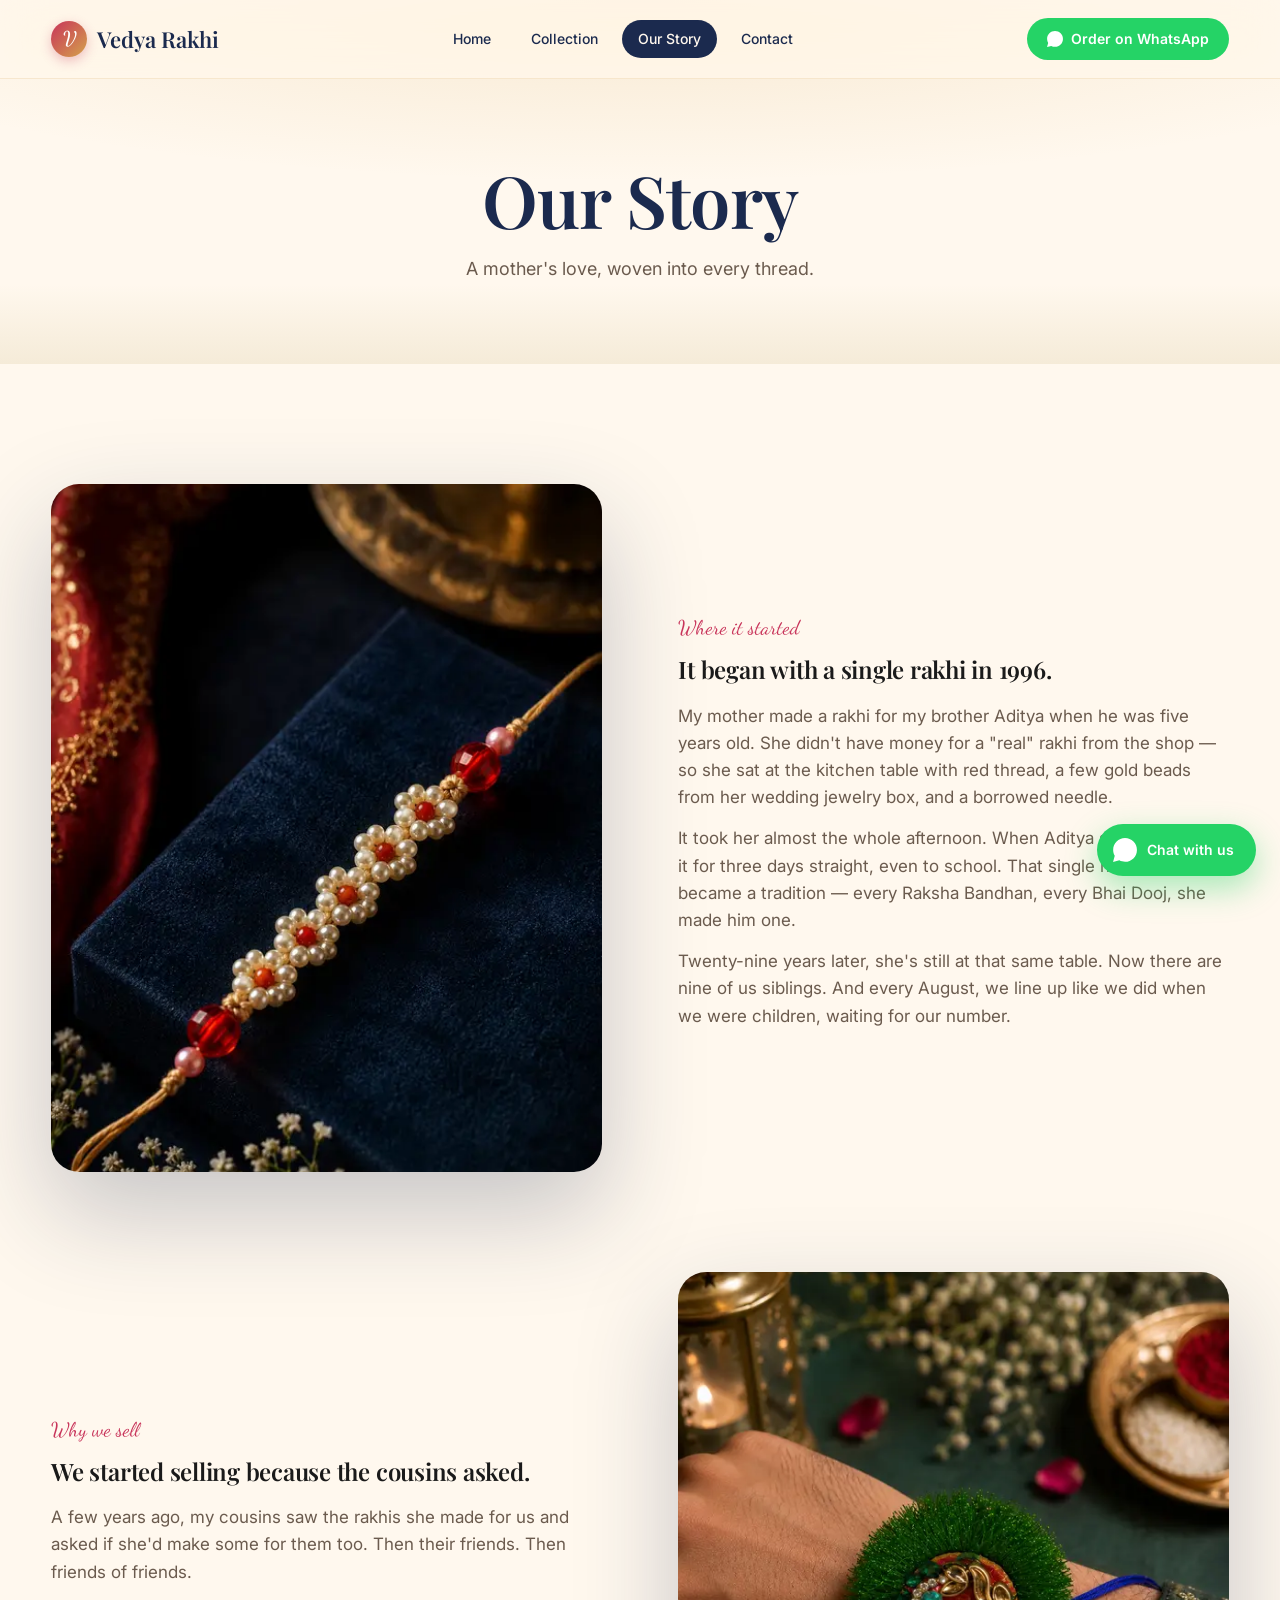
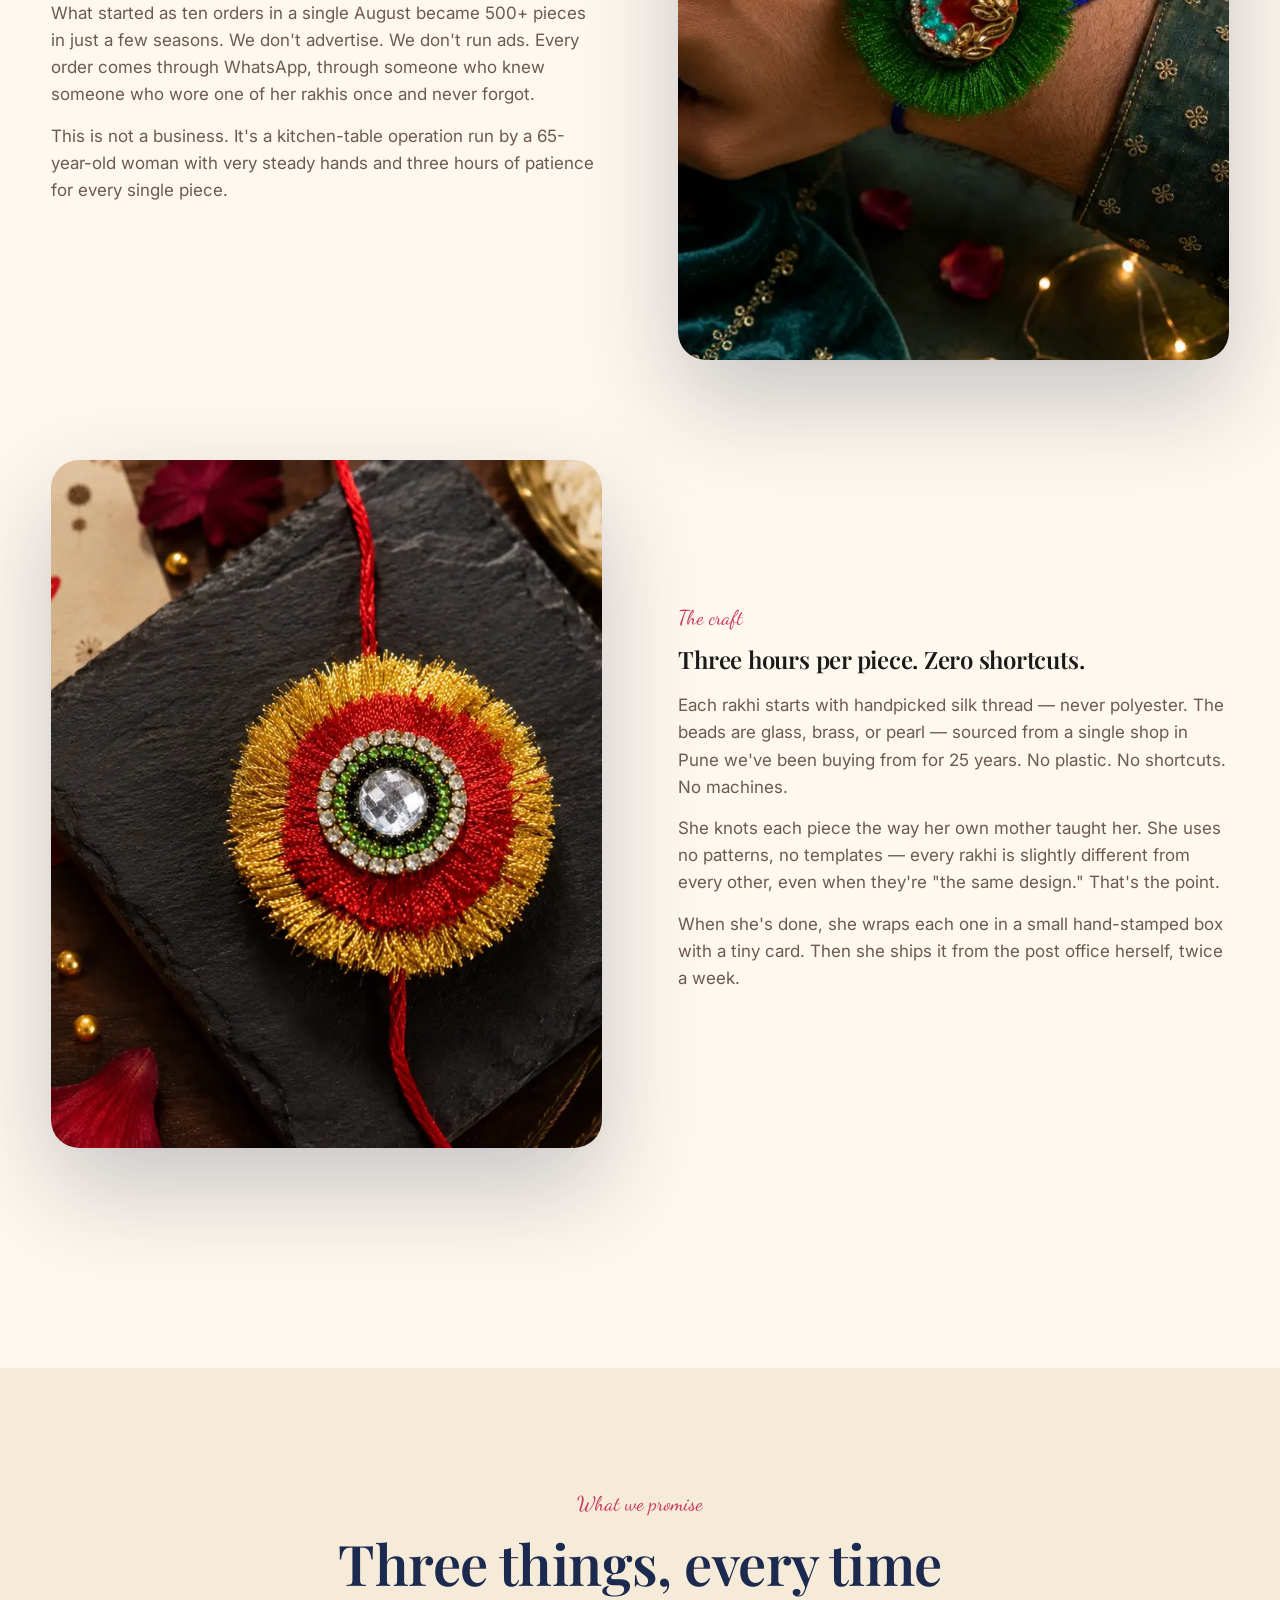
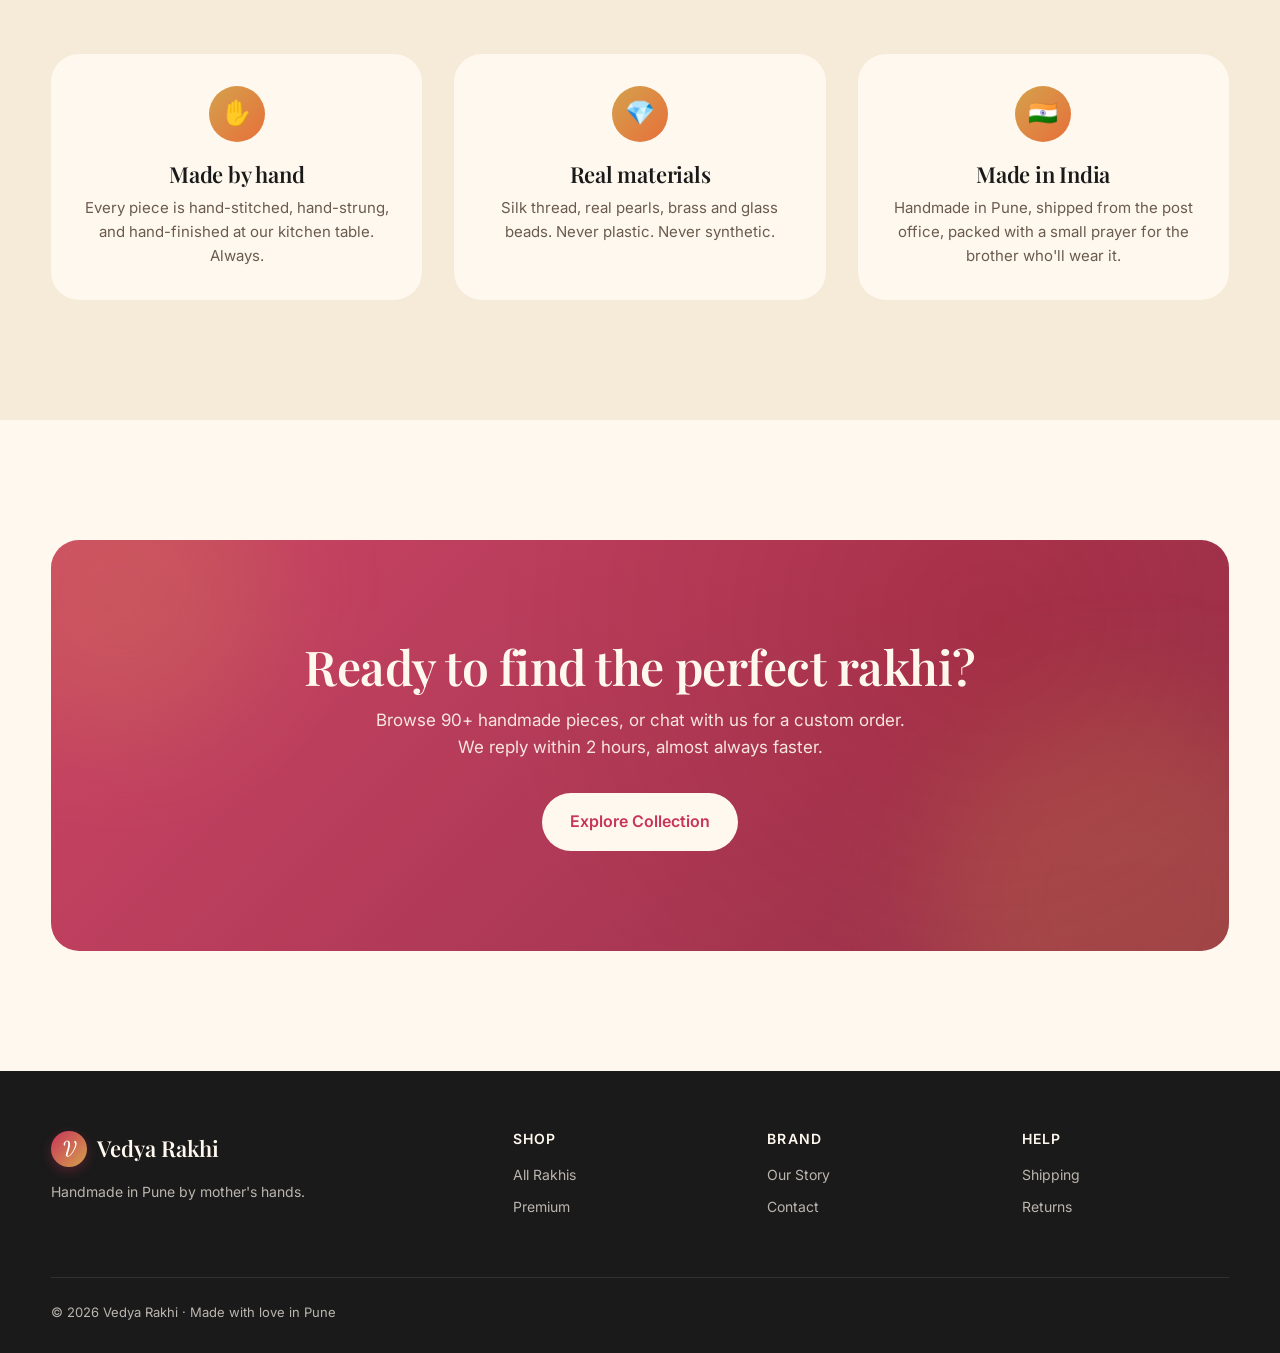
==== about.html @ b429a82b "Initial deploy: premium handmade rakhi site with 94 webp products, 14 banners, WhatsApp-first CTA" ====
<!DOCTYPE html>
<html lang="en">
<head>
  <meta charset="UTF-8">
  <meta name="viewport" content="width=device-width, initial-scale=1.0">
  <title>Our Story — Vedya Rakhi</title>
  <meta name="description" content="The story of Vedya Rakhi — a mother's love, woven into every thread. Handmade in Pune since 30 years.">
  <link rel="preconnect" href="https://fonts.googleapis.com">
  <link rel="preconnect" href="https://fonts.gstatic.com" crossorigin>
  <link href="https://fonts.googleapis.com/css2?family=Inter:wght@400;500;600;700&family=Playfair+Display:ital,wght@0,400;0,500;0,600;0,700;1,400&family=Dancing+Script:wght@500;600;700&display=swap" rel="stylesheet">
  <link rel="stylesheet" href="assets/css/style.css">
</head>
<body>

  <nav class="nav">
    <div class="container nav__inner">
      <a href="index.html" class="nav__logo"><span class="nav__logo-mark">V</span> Vedya Rakhi</a>
      <div class="nav__links">
        <a href="index.html" class="nav__link">Home</a>
        <a href="collection.html" class="nav__link">Collection</a>
        <a href="about.html" class="nav__link active">Our Story</a>
        <a href="contact.html" class="nav__link">Contact</a>
      </div>
      <a href="https://wa.me/91XXXXXXXXXX" class="nav__cta" target="_blank" rel="noopener">
        <svg viewBox="0 0 24 24" width="16" height="16" fill="currentColor"><path d="M.057 24l1.687-6.163c-1.041-1.804-1.588-3.849-1.587-5.946.003-6.556 5.338-11.891 11.893-11.891 3.181.001 6.167 1.24 8.413 3.488 2.245 2.248 3.481 5.236 3.48 8.414-.003 6.557-5.338 11.892-11.893 11.892-1.99-.001-3.951-.5-5.688-1.448L.057 24z"/></svg>
        Order on WhatsApp
      </a>
      <button class="nav__burger" aria-label="Menu"><span></span></button>
    </div>
  </nav>

  <header class="page-hero">
    <h1 class="page-hero__title">Our Story</h1>
    <p class="page-hero__sub">A mother's love, woven into every thread.</p>
    <div class="page-hero__deco"></div>
  </header>

  <section class="section" id="story">
    <div class="container">
      <div class="story">
        <div class="story__visual reveal">
          <img src="assets/images/products_web/Sep_1__2026__04_35_00_PM.webp" alt="Mother crafting rakhi" loading="lazy">
        </div>
        <div class="story__copy reveal reveal--delay-1">
          <span class="section__kicker">Where it started</span>
          <h2>It began with a single rakhi in 1996.</h2>
          <p>My mother made a rakhi for my brother Aditya when he was five years old. She didn't have money for a "real" rakhi from the shop — so she sat at the kitchen table with red thread, a few gold beads from her wedding jewelry box, and a borrowed needle.</p>
          <p>It took her almost the whole afternoon. When Aditya saw it, he wore it for three days straight, even to school. That single handmade rakhi became a tradition — every Raksha Bandhan, every Bhai Dooj, she made him one.</p>
          <p>Twenty-nine years later, she's still at that same table. Now there are nine of us siblings. And every August, we line up like we did when we were children, waiting for our number.</p>
        </div>
      </div>

      <div class="story">
        <div class="story__visual reveal">
          <img src="assets/images/products_web/Aug_31__2026__02_42_42_PM.webp" alt="Crafting process" loading="lazy">
        </div>
        <div class="story__copy reveal reveal--delay-1">
          <span class="section__kicker">Why we sell</span>
          <h2>We started selling because the cousins asked.</h2>
          <p>A few years ago, my cousins saw the rakhis she made for us and asked if she'd make some for them too. Then their friends. Then friends of friends.</p>
          <p>What started as ten orders in a single August became 500+ pieces in just a few seasons. We don't advertise. We don't run ads. Every order comes through WhatsApp, through someone who knew someone who wore one of her rakhis once and never forgot.</p>
          <p>This is not a business. It's a kitchen-table operation run by a 65-year-old woman with very steady hands and three hours of patience for every single piece.</p>
        </div>
      </div>

      <div class="story" id="process">
        <div class="story__visual reveal">
          <img src="assets/images/banners_web/Aug_31__2026__03_02_08_PM.webp" alt="Process" loading="lazy">
        </div>
        <div class="story__copy reveal reveal--delay-1">
          <span class="section__kicker">The craft</span>
          <h2>Three hours per piece. Zero shortcuts.</h2>
          <p>Each rakhi starts with handpicked silk thread — never polyester. The beads are glass, brass, or pearl — sourced from a single shop in Pune we've been buying from for 25 years. No plastic. No shortcuts. No machines.</p>
          <p>She knots each piece the way her own mother taught her. She uses no patterns, no templates — every rakhi is slightly different from every other, even when they're "the same design." That's the point.</p>
          <p>When she's done, she wraps each one in a small hand-stamped box with a tiny card. Then she ships it from the post office herself, twice a week.</p>
        </div>
      </div>
    </div>
  </section>

  <section class="section section--alt">
    <div class="container">
      <div class="section__head reveal">
        <span class="section__kicker">What we promise</span>
        <h2 class="section__title">Three things, every time</h2>
      </div>
      <div class="values">
        <div class="value reveal">
          <div class="value__icon">✋</div>
          <h3>Made by hand</h3>
          <p>Every piece is hand-stitched, hand-strung, and hand-finished at our kitchen table. Always.</p>
        </div>
        <div class="value reveal reveal--delay-1">
          <div class="value__icon">💎</div>
          <h3>Real materials</h3>
          <p>Silk thread, real pearls, brass and glass beads. Never plastic. Never synthetic.</p>
        </div>
        <div class="value reveal reveal--delay-2">
          <div class="value__icon">🇮🇳</div>
          <h3>Made in India</h3>
          <p>Handmade in Pune, shipped from the post office, packed with a small prayer for the brother who'll wear it.</p>
        </div>
      </div>
    </div>
  </section>

  <section class="section">
    <div class="container">
      <div class="cta-banner reveal">
        <h2 class="cta-banner__title">Ready to find the perfect rakhi?</h2>
        <p class="cta-banner__sub">Browse 90+ handmade pieces, or chat with us for a custom order. We reply within 2 hours, almost always faster.</p>
        <a href="collection.html" class="btn">Explore Collection</a>
      </div>
    </div>
  </section>

  <footer class="footer">
    <div class="container">
      <div class="footer__grid">
        <div class="footer__brand">
          <a href="index.html" class="nav__logo" style="color:var(--ivory)"><span class="nav__logo-mark">V</span> Vedya Rakhi</a>
          <p>Handmade in Pune by mother's hands.</p>
        </div>
        <div class="footer__col"><h4>Shop</h4><ul>
          <li><a href="collection.html">All Rakhis</a></li>
          <li><a href="collection.html">Premium</a></li>
        </ul></div>
        <div class="footer__col"><h4>Brand</h4><ul>
          <li><a href="about.html">Our Story</a></li>
          <li><a href="contact.html">Contact</a></li>
        </ul></div>
        <div class="footer__col"><h4>Help</h4><ul>
          <li><a href="contact.html">Shipping</a></li>
          <li><a href="contact.html">Returns</a></li>
        </ul></div>
      </div>
      <div class="footer__bottom">
        <span>© 2026 Vedya Rakhi · Made with love in Pune</span>
      </div>
    </div>
  </footer>

  <a href="https://wa.me/91XXXXXXXXXX" class="wa-float" target="_blank" rel="noopener" aria-label="Chat on WhatsApp">
    <svg viewBox="0 0 24 24" fill="currentColor"><path d="M.057 24l1.687-6.163c-1.041-1.804-1.588-3.849-1.587-5.946.003-6.556 5.338-11.891 11.893-11.891 3.181.001 6.167 1.24 8.413 3.488 2.245 2.248 3.481 5.236 3.48 8.414-.003 6.557-5.338 11.892-11.893 11.892-1.99-.001-3.951-.5-5.688-1.448L.057 24z"/></svg>
    <span class="wa-float__label">Chat with us</span>
  </a>

  <script src="assets/js/main.js"></script>
</body>
</html>
---- assets/css/style.css ----
/* ============================================
   VEDYA RAKHI — Premium Handmade Rakhi Site
   Style: warm, festive, anti-AI-slop, magazine
   ============================================ */

/* ---------- DESIGN TOKENS ---------- */
:root {
  --red:        #C8345A;
  --red-deep:   #8B1E3A;
  --gold:       #D4A24C;
  --gold-light: #F0D78C;
  --saffron:    #E76F3A;
  --navy:       #1B2A4E;
  --ivory:      #FFF8EE;
  --cream:      #F5EBD8;
  --charcoal:   #1A1A1A;
  --muted:      #6B5B4E;

  --shadow-sm:  0 2px 8px rgba(27,42,78,0.06);
  --shadow-md:  0 8px 24px rgba(27,42,78,0.10);
  --shadow-lg:  0 20px 60px rgba(27,42,78,0.18);
  --shadow-xl:  0 40px 100px rgba(27,42,78,0.25);

  --radius-sm:  8px;
  --radius-md:  16px;
  --radius-lg:  28px;
  --radius-pill: 999px;

  --ease-out:   cubic-bezier(.16,1,.3,1);
  --ease-bounce: cubic-bezier(.34,1.56,.64,1);

  --container:  1280px;
  --gutter:     clamp(20px, 4vw, 60px);
}

/* ---------- RESET ---------- */
*, *::before, *::after { box-sizing: border-box; margin: 0; padding: 0; }
html { scroll-behavior: smooth; -webkit-text-size-adjust: 100%; }
body {
  font-family: 'Inter', system-ui, -apple-system, sans-serif;
  font-size: 16px;
  line-height: 1.6;
  color: var(--charcoal);
  background: var(--ivory);
  overflow-x: hidden;
  -webkit-font-smoothing: antialiased;
  -moz-osx-font-smoothing: grayscale;
}
img { max-width: 100%; height: auto; display: block; }
a { color: inherit; text-decoration: none; }
button { font: inherit; cursor: pointer; border: none; background: none; }

/* ---------- TYPOGRAPHY ---------- */
h1, h2, h3, h4 {
  font-family: 'Playfair Display', 'Cormorant Garamond', Georgia, serif;
  font-weight: 600;
  line-height: 1.1;
  letter-spacing: -0.01em;
}
.serif-italic { font-style: italic; font-family: 'Playfair Display', serif; }
.script {
  font-family: 'Dancing Script', 'Brush Script MT', cursive;
  font-weight: 600;
}

/* ---------- LAYOUT ---------- */
.container {
  width: 100%;
  max-width: var(--container);
  margin: 0 auto;
  padding: 0 var(--gutter);
}

/* ============================================
   NAV — sticky, glassmorphic
   ============================================ */
.nav {
  position: fixed; top: 0; left: 0; right: 0;
  z-index: 100;
  padding: 18px 0;
  background: rgba(255, 248, 238, 0.78);
  backdrop-filter: saturate(180%) blur(20px);
  -webkit-backdrop-filter: saturate(180%) blur(20px);
  border-bottom: 1px solid rgba(212, 162, 76, 0.18);
  transition: padding 0.3s var(--ease-out), background 0.3s;
}
.nav.scrolled {
  padding: 10px 0;
  background: rgba(255, 248, 238, 0.94);
}
.nav__inner {
  display: flex; align-items: center; justify-content: space-between;
  gap: 32px;
}
.nav__logo {
  display: flex; align-items: center; gap: 10px;
  font-family: 'Playfair Display', serif;
  font-size: 22px; font-weight: 600;
  color: var(--navy);
}
.nav__logo-mark {
  width: 36px; height: 36px;
  border-radius: 50%;
  background: linear-gradient(135deg, var(--red), var(--gold));
  display: grid; place-items: center;
  font-family: 'Dancing Script', cursive;
  color: white; font-size: 20px;
  box-shadow: 0 4px 12px rgba(200,52,90,0.3);
}
.nav__links { display: flex; gap: 8px; }
.nav__link {
  padding: 8px 16px;
  font-size: 14px; font-weight: 500;
  color: var(--navy);
  border-radius: var(--radius-pill);
  transition: background 0.2s, color 0.2s;
  position: relative;
}
.nav__link:hover { background: rgba(212,162,76,0.15); }
.nav__link.active { background: var(--navy); color: var(--ivory); }
.nav__cta {
  display: inline-flex; align-items: center; gap: 8px;
  padding: 10px 20px;
  background: var(--whatsapp, #25D366);
  color: white; font-weight: 600; font-size: 14px;
  border-radius: var(--radius-pill);
  transition: transform 0.2s var(--ease-bounce);
}
.nav__cta:hover { transform: translateY(-2px) scale(1.03); }

/* hamburger mobile */
.nav__burger { display: none; }
@media (max-width: 768px) {
  .nav__links { display: none; }
  .nav__burger {
    display: grid; place-items: center;
    width: 40px; height: 40px;
    border-radius: 50%;
    background: rgba(212,162,76,0.18);
  }
  .nav__burger span {
    display: block; width: 18px; height: 2px;
    background: var(--navy);
    position: relative;
  }
  .nav__burger span::before, .nav__burger span::after {
    content: ''; position: absolute; left: 0; width: 100%; height: 2px;
    background: var(--navy);
  }
  .nav__burger span::before { top: -6px; }
  .nav__burger span::after { top: 6px; }
}

/* ============================================
   HERO — split, parallax, scroll-driven
   ============================================ */
.hero {
  position: relative;
  min-height: 100vh;
  display: grid;
  align-items: center;
  padding: 120px 0 80px;
  overflow: hidden;
}
.hero__bg {
  position: absolute; inset: 0;
  background:
    radial-gradient(ellipse 60% 50% at 80% 20%, rgba(212,162,76,0.20), transparent),
    radial-gradient(ellipse 50% 60% at 20% 80%, rgba(200,52,90,0.15), transparent),
    linear-gradient(180deg, var(--ivory) 0%, var(--cream) 100%);
  z-index: -2;
}
.hero__inner {
  display: grid;
  grid-template-columns: 1.1fr 1fr;
  gap: clamp(40px, 6vw, 80px);
  align-items: center;
}
.hero__copy { position: relative; z-index: 2; }
.hero__eyebrow {
  display: inline-flex; align-items: center; gap: 8px;
  padding: 6px 14px;
  background: rgba(212,162,76,0.18);
  color: var(--red-deep);
  font-size: 13px; font-weight: 600; letter-spacing: 0.04em;
  border-radius: var(--radius-pill);
  margin-bottom: 24px;
  animation: slideDown 0.8s var(--ease-out);
}
.hero__eyebrow::before {
  content: ''; width: 6px; height: 6px;
  background: var(--red);
  border-radius: 50%;
  animation: pulse 2s infinite;
}
.hero__title {
  font-size: clamp(40px, 7vw, 84px);
  color: var(--navy);
  margin-bottom: 16px;
  animation: slideUp 0.9s var(--ease-out) 0.1s both;
}
.hero__title em {
  font-style: italic;
  color: var(--red);
  position: relative;
}
.hero__title em::after {
  content: '';
  position: absolute; left: 0; right: 0; bottom: -4px;
  height: 8px;
  background: linear-gradient(90deg, var(--gold) 0%, var(--saffron) 100%);
  border-radius: 4px;
  opacity: 0.5;
  transform-origin: left;
  animation: expandLine 1.2s var(--ease-out) 0.6s both;
}
.hero__sub {
  font-size: clamp(16px, 1.4vw, 19px);
  color: var(--muted);
  max-width: 480px;
  margin-bottom: 32px;
  animation: slideUp 0.9s var(--ease-out) 0.2s both;
}
.hero__ctas {
  display: flex; gap: 14px; flex-wrap: wrap;
  animation: slideUp 0.9s var(--ease-out) 0.3s both;
}
.btn {
  display: inline-flex; align-items: center; gap: 10px;
  padding: 16px 28px;
  font-size: 15px; font-weight: 600;
  border-radius: var(--radius-pill);
  transition: transform 0.25s var(--ease-bounce), box-shadow 0.25s;
}
.btn:hover { transform: translateY(-3px); }
.btn--primary {
  background: linear-gradient(135deg, var(--red) 0%, var(--red-deep) 100%);
  color: white;
  box-shadow: 0 8px 24px rgba(200,52,90,0.35);
}
.btn--primary:hover { box-shadow: 0 14px 32px rgba(200,52,90,0.45); }
.btn--ghost {
  background: transparent;
  color: var(--navy);
  border: 1.5px solid rgba(27,42,78,0.2);
}
.btn--ghost:hover {
  background: var(--navy);
  color: var(--ivory);
  border-color: var(--navy);
}
.btn--whatsapp {
  background: #25D366;
  color: white;
  box-shadow: 0 8px 24px rgba(37,211,102,0.35);
}
.btn--whatsapp:hover { box-shadow: 0 14px 32px rgba(37,211,102,0.45); }
.btn__arrow {
  transition: transform 0.25s;
}
.btn:hover .btn__arrow { transform: translateX(4px); }

/* HERO — visual side (stacked floating cards) */
.hero__visual {
  position: relative;
  height: clamp(420px, 60vh, 620px);
  animation: fadeIn 1.2s var(--ease-out) 0.4s both;
}
.hero__card {
  position: absolute;
  border-radius: var(--radius-lg);
  overflow: hidden;
  box-shadow: var(--shadow-xl);
  background: var(--cream);
  will-change: transform;
}
.hero__card img {
  width: 100%; height: 100%; object-fit: cover;
}
.hero__card--1 {
  width: 62%; height: 78%;
  top: 5%; left: 0;
  transform: rotate(-3deg);
  z-index: 2;
  animation: floatA 7s ease-in-out infinite;
}
.hero__card--2 {
  width: 50%; height: 60%;
  top: 30%; right: 0;
  transform: rotate(5deg);
  z-index: 3;
  animation: floatB 8s ease-in-out infinite;
}
.hero__card--3 {
  width: 38%; height: 45%;
  bottom: 0; left: 22%;
  transform: rotate(-7deg);
  z-index: 1;
  animation: floatA 9s ease-in-out infinite 1s;
}
.hero__badge {
  position: absolute;
  bottom: 10%; right: 5%;
  background: var(--ivory);
  padding: 16px 22px;
  border-radius: var(--radius-md);
  box-shadow: var(--shadow-lg);
  display: flex; align-items: center; gap: 12px;
  z-index: 4;
  transform: rotate(2deg);
  animation: floatB 6s ease-in-out infinite;
}
.hero__badge-icon {
  width: 44px; height: 44px;
  border-radius: 50%;
  background: linear-gradient(135deg, var(--gold), var(--saffron));
  display: grid; place-items: center;
  color: white; font-size: 20px;
}
.hero__badge-text { font-size: 13px; }
.hero__badge-text strong { display: block; font-size: 18px; font-family: 'Playfair Display', serif; color: var(--navy); }

/* ============================================
   MARQUEE STRIP — festival dates ticker
   ============================================ */
.marquee {
  background: var(--navy);
  color: var(--ivory);
  padding: 14px 0;
  overflow: hidden;
  border-top: 1px solid rgba(212,162,76,0.3);
  border-bottom: 1px solid rgba(212,162,76,0.3);
}
.marquee__track {
  display: flex; gap: 60px;
  animation: marquee 35s linear infinite;
  white-space: nowrap;
  width: max-content;
}
.marquee__item {
  display: inline-flex; align-items: center; gap: 12px;
  font-size: 14px; letter-spacing: 0.06em; text-transform: uppercase;
}
.marquee__item::before {
  content: '✦'; color: var(--gold);
}

/* ============================================
   SECTION CHROME
   ============================================ */
.section { padding: clamp(60px, 10vw, 120px) 0; position: relative; }
.section--alt { background: var(--cream); }
.section--dark {
  background: var(--navy);
  color: var(--ivory);
}
.section__head { max-width: 760px; margin: 0 auto 60px; text-align: center; }
.section__kicker {
  display: inline-block;
  font-family: 'Dancing Script', cursive;
  font-size: 20px;
  color: var(--red);
  margin-bottom: 12px;
}
.section--dark .section__kicker { color: var(--gold); }
.section__title {
  font-size: clamp(32px, 5vw, 56px);
  color: var(--navy);
  margin-bottom: 16px;
}
.section--dark .section__title { color: var(--ivory); }
.section__lede {
  font-size: 17px;
  color: var(--muted);
}
.section--dark .section__lede { color: rgba(255,248,238,0.7); }

/* ============================================
   PRODUCT GRID — 3D tilt cards
   ============================================ */
.products {
  display: grid;
  grid-template-columns: repeat(auto-fill, minmax(280px, 1fr));
  gap: 28px;
}
.product {
  position: relative;
  border-radius: var(--radius-lg);
  overflow: hidden;
  background: var(--ivory);
  box-shadow: var(--shadow-sm);
  transition: transform 0.5s var(--ease-out), box-shadow 0.5s;
  transform-style: preserve-3d;
  cursor: pointer;
}
.product:hover {
  transform: translateY(-8px) rotateX(2deg);
  box-shadow: var(--shadow-lg);
}
.product__media {
  position: relative;
  aspect-ratio: 1/1;
  overflow: hidden;
  background: linear-gradient(135deg, var(--cream), var(--ivory));
}
.product__media img {
  width: 100%; height: 100%;
  object-fit: cover;
  transition: transform 0.7s var(--ease-out);
}
.product:hover .product__media img { transform: scale(1.08); }
.product__badges {
  position: absolute; top: 14px; left: 14px;
  display: flex; gap: 6px; flex-wrap: wrap;
  z-index: 2;
}
.badge {
  padding: 5px 11px;
  font-size: 11px; font-weight: 700; letter-spacing: 0.05em;
  text-transform: uppercase;
  border-radius: var(--radius-pill);
  background: var(--ivory);
  color: var(--navy);
  box-shadow: var(--shadow-sm);
}
.badge--handmade { background: var(--red); color: white; }
.badge--trending { background: var(--gold); color: var(--navy); }
.badge--new { background: var(--navy); color: var(--gold); }
.badge--sale { background: var(--saffron); color: white; }
.product__quickview {
  position: absolute; inset: 0;
  display: grid; place-items: center;
  background: linear-gradient(180deg, transparent 50%, rgba(27,42,78,0.85));
  opacity: 0;
  transition: opacity 0.4s;
  z-index: 1;
}
.product:hover .product__quickview { opacity: 1; }
.product__quickview-btn {
  padding: 10px 22px;
  background: var(--ivory);
  color: var(--navy);
  border-radius: var(--radius-pill);
  font-weight: 600; font-size: 14px;
  transform: translateY(20px);
  transition: transform 0.4s var(--ease-bounce);
}
.product:hover .product__quickview-btn { transform: translateY(0); }
.product__body { padding: 18px 20px 22px; }
.product__style {
  font-size: 11px; font-weight: 600; letter-spacing: 0.08em;
  text-transform: uppercase;
  color: var(--red);
  margin-bottom: 6px;
}
.product__name {
  font-family: 'Playfair Display', serif;
  font-size: 18px;
  color: var(--navy);
  margin-bottom: 8px;
  line-height: 1.2;
}
.product__price {
  display: flex; align-items: baseline; gap: 8px;
}
.product__price-now {
  font-size: 18px; font-weight: 700;
  color: var(--red-deep);
}
.product__price-was {
  font-size: 14px;
  color: var(--muted);
  text-decoration: line-through;
}
.product__cta {
  margin-top: 14px;
  display: flex; gap: 8px;
}
.product__cta .btn { padding: 10px 16px; font-size: 13px; flex: 1; justify-content: center; }
.product__cta .btn--ghost { flex: 0 0 auto; padding: 10px 14px; }

/* ============================================
   SHOWCASE — feature row, magazine spread
   ============================================ */
.showcase {
  display: grid;
  grid-template-columns: 1.2fr 1fr;
  gap: clamp(40px, 6vw, 100px);
  align-items: center;
}
.showcase__visual {
  position: relative;
  aspect-ratio: 4/5;
  border-radius: var(--radius-lg);
  overflow: hidden;
  box-shadow: var(--shadow-xl);
  transform: rotate(-2deg);
}
.showcase__visual img { width: 100%; height: 100%; object-fit: cover; }
.showcase__visual-decor {
  position: absolute;
  width: 60%; aspect-ratio: 1;
  bottom: -10%; right: -15%;
  border-radius: 50%;
  background: var(--gold);
  opacity: 0.15;
  filter: blur(40px);
  z-index: -1;
}
.showcase__copy h2 { margin-bottom: 18px; }
.showcase__copy p { color: var(--muted); font-size: 17px; margin-bottom: 16px; }
.showcase__stats {
  display: flex; gap: 32px; margin-top: 32px;
}
.showcase__stat-num {
  font-family: 'Playfair Display', serif;
  font-size: clamp(32px, 4vw, 48px);
  color: var(--red);
  font-weight: 600;
  line-height: 1;
}
.showcase__stat-label {
  font-size: 12px; font-weight: 600;
  color: var(--muted);
  text-transform: uppercase;
  letter-spacing: 0.08em;
  margin-top: 6px;
}
.showcase--reverse { grid-template-columns: 1fr 1.2fr; }
.showcase--reverse .showcase__visual { transform: rotate(2deg); }

@media (max-width: 880px) {
  .showcase, .showcase--reverse { grid-template-columns: 1fr; }
  .showcase__visual { transform: rotate(0); max-width: 480px; margin: 0 auto; }
}

/* ============================================
   FESTIVAL STRIP — cards
   ============================================ */
.festivals {
  display: grid;
  grid-template-columns: repeat(auto-fit, minmax(240px, 1fr));
  gap: 24px;
}
.festival {
  position: relative;
  padding: 28px 24px;
  border-radius: var(--radius-lg);
  background: var(--ivory);
  border: 1px solid rgba(212,162,76,0.2);
  transition: transform 0.4s var(--ease-out), border-color 0.4s;
  overflow: hidden;
}
.festival::before {
  content: '';
  position: absolute; top: 0; left: 0; right: 0; height: 4px;
  background: linear-gradient(90deg, var(--red), var(--gold), var(--saffron));
  opacity: 0.6;
}
.festival:hover {
  transform: translateY(-6px);
  border-color: var(--red);
}
.festival--main {
  background: linear-gradient(135deg, var(--red) 0%, var(--red-deep) 100%);
  color: var(--ivory);
  border: none;
  box-shadow: 0 20px 50px rgba(200,52,90,0.3);
}
.festival--main::before { display: none; }
.festival__date {
  font-family: 'Dancing Script', cursive;
  font-size: 16px;
  opacity: 0.7;
}
.festival__name {
  font-family: 'Playfair Display', serif;
  font-size: 26px;
  margin: 8px 0 14px;
}
.festival__cat {
  font-size: 13px;
  font-weight: 500;
  opacity: 0.85;
  margin-bottom: 18px;
}
.festival__countdown {
  display: inline-flex; align-items: center; gap: 6px;
  padding: 6px 12px;
  background: rgba(255,255,255,0.18);
  border-radius: var(--radius-pill);
  font-size: 13px; font-weight: 600;
}
.festival--main .festival__countdown { background: rgba(255,255,255,0.25); }
.festival:not(.festival--main) .festival__countdown { background: rgba(200,52,90,0.1); color: var(--red); }

/* ============================================
   TESTIMONIALS — magazine column
   ============================================ */
.testimonials {
  display: grid;
  grid-template-columns: repeat(auto-fit, minmax(300px, 1fr));
  gap: 32px;
}
.testimonial {
  padding: 32px 28px;
  background: var(--ivory);
  border-radius: var(--radius-lg);
  box-shadow: var(--shadow-sm);
  position: relative;
}
.testimonial::before {
  content: '"';
  position: absolute;
  top: -20px; left: 20px;
  font-family: 'Playfair Display', serif;
  font-size: 100px;
  color: var(--gold);
  opacity: 0.3;
  line-height: 1;
}
.testimonial__stars {
  color: var(--gold);
  margin-bottom: 14px;
  letter-spacing: 2px;
}
.testimonial__quote {
  font-size: 16px;
  font-style: italic;
  color: var(--charcoal);
  margin-bottom: 18px;
  line-height: 1.6;
}
.testimonial__author {
  display: flex; align-items: center; gap: 12px;
}
.testimonial__avatar {
  width: 44px; height: 44px;
  border-radius: 50%;
  background: linear-gradient(135deg, var(--gold), var(--red));
  display: grid; place-items: center;
  color: white; font-weight: 700; font-family: 'Playfair Display', serif;
  font-size: 18px;
}
.testimonial__name {
  font-weight: 600;
  color: var(--navy);
}
.testimonial__meta { font-size: 13px; color: var(--muted); }

/* ============================================
   CTA BANNER
   ============================================ */
.cta-banner {
  position: relative;
  padding: clamp(60px, 8vw, 100px) clamp(30px, 5vw, 80px);
  border-radius: var(--radius-lg);
  background:
    linear-gradient(135deg, rgba(200,52,90,0.92) 0%, rgba(139,30,58,0.92) 100%),
    radial-gradient(circle at 80% 20%, var(--gold) 0%, transparent 50%);
  color: var(--ivory);
  overflow: hidden;
  text-align: center;
}
.cta-banner::before, .cta-banner::after {
  content: '';
  position: absolute;
  border-radius: 50%;
  background: var(--gold);
  opacity: 0.2;
  filter: blur(60px);
}
.cta-banner::before { width: 300px; height: 300px; top: -100px; left: -80px; }
.cta-banner::after { width: 400px; height: 400px; bottom: -150px; right: -100px; }
.cta-banner__title {
  font-size: clamp(28px, 4vw, 48px);
  margin-bottom: 14px;
  position: relative;
}
.cta-banner__sub {
  font-size: 17px;
  opacity: 0.9;
  max-width: 540px;
  margin: 0 auto 32px;
  position: relative;
}
.cta-banner .btn {
  position: relative;
  background: var(--ivory);
  color: var(--red);
  font-size: 16px;
}

/* ============================================
   FOOTER
   ============================================ */
.footer {
  background: var(--charcoal);
  color: rgba(255,248,238,0.7);
  padding: 60px 0 30px;
}
.footer__grid {
  display: grid;
  grid-template-columns: 2fr 1fr 1fr 1fr;
  gap: 48px;
  margin-bottom: 48px;
}
.footer__brand p { margin-top: 14px; font-size: 14px; max-width: 320px; }
.footer__col h4 {
  color: var(--ivory);
  font-size: 14px;
  text-transform: uppercase;
  letter-spacing: 0.08em;
  margin-bottom: 18px;
  font-family: 'Inter', sans-serif;
  font-weight: 600;
}
.footer__col ul { list-style: none; }
.footer__col li { margin-bottom: 10px; font-size: 14px; }
.footer__col a:hover { color: var(--gold-light); }
.footer__bottom {
  border-top: 1px solid rgba(255,248,238,0.1);
  padding-top: 24px;
  display: flex;
  justify-content: space-between;
  align-items: center;
  font-size: 13px;
  flex-wrap: wrap;
  gap: 14px;
}
.footer__socials { display: flex; gap: 12px; }
.footer__socials a {
  width: 36px; height: 36px;
  border-radius: 50%;
  background: rgba(255,248,238,0.08);
  display: grid; place-items: center;
  transition: background 0.2s, color 0.2s;
}
.footer__socials a:hover { background: var(--gold); color: var(--charcoal); }

@media (max-width: 768px) {
  .footer__grid { grid-template-columns: 1fr 1fr; gap: 32px; }
}

/* ============================================
   WHATSAPP FLOATING CTA
   ============================================ */
.wa-float {
  position: fixed;
  bottom: 24px; right: 24px;
  z-index: 90;
  display: flex; align-items: center; gap: 10px;
  padding: 14px 22px 14px 16px;
  background: #25D366;
  color: white;
  border-radius: var(--radius-pill);
  font-weight: 600;
  box-shadow: 0 12px 32px rgba(37,211,102,0.4);
  animation: pulseFloat 2.5s infinite;
}
.wa-float svg { width: 24px; height: 24px; }
.wa-float__label { font-size: 14px; }
@media (max-width: 640px) {
  .wa-float__label { display: none; }
  .wa-float { padding: 14px; }
}

/* ============================================
   PAGE HERO (sub pages)
   ============================================ */
.page-hero {
  padding: 160px 0 80px;
  text-align: center;
  position: relative;
  background:
    radial-gradient(ellipse 70% 50% at 50% 0%, rgba(212,162,76,0.18), transparent),
    var(--ivory);
}
.page-hero__title {
  font-size: clamp(40px, 6vw, 72px);
  color: var(--navy);
  margin-bottom: 16px;
}
.page-hero__sub {
  font-size: 18px;
  color: var(--muted);
  max-width: 600px;
  margin: 0 auto;
}
.page-hero__deco {
  position: absolute;
  bottom: 0; left: 0; right: 0;
  height: 80px;
  background: linear-gradient(180deg, transparent, var(--cream));
}

/* ============================================
   ANIMATIONS
   ============================================ */
@keyframes fadeIn { from { opacity: 0; } to { opacity: 1; } }
@keyframes slideDown { from { opacity: 0; transform: translateY(-20px); } to { opacity: 1; transform: translateY(0); } }
@keyframes slideUp { from { opacity: 0; transform: translateY(30px); } to { opacity: 1; transform: translateY(0); } }
@keyframes expandLine { from { transform: scaleX(0); } to { transform: scaleX(1); } }
@keyframes pulse {
  0%, 100% { opacity: 1; transform: scale(1); }
  50% { opacity: 0.6; transform: scale(1.2); }
}
@keyframes floatA {
  0%, 100% { transform: rotate(-3deg) translateY(0); }
  50% { transform: rotate(-3deg) translateY(-14px); }
}
@keyframes floatB {
  0%, 100% { transform: rotate(5deg) translateY(0); }
  50% { transform: rotate(5deg) translateY(-10px); }
}
@keyframes pulseFloat {
  0%, 100% { transform: scale(1); box-shadow: 0 12px 32px rgba(37,211,102,0.4); }
  50% { transform: scale(1.04); box-shadow: 0 16px 40px rgba(37,211,102,0.55); }
}
@keyframes marquee {
  from { transform: translateX(0); }
  to { transform: translateX(-50%); }
}

/* ============================================
   SCROLL REVEAL
   ============================================ */
.reveal {
  opacity: 0;
  transform: translateY(40px);
  transition: opacity 0.9s var(--ease-out), transform 0.9s var(--ease-out);
}
.reveal.in {
  opacity: 1;
  transform: translateY(0);
}
.reveal--delay-1 { transition-delay: 0.1s; }
.reveal--delay-2 { transition-delay: 0.2s; }
.reveal--delay-3 { transition-delay: 0.3s; }
.reveal--delay-4 { transition-delay: 0.4s; }

/* ============================================
   REDUCED MOTION
   ============================================ */
@media (prefers-reduced-motion: reduce) {
  *, *::before, *::after {
    animation-duration: 0.01ms !important;
    animation-iteration-count: 1 !important;
    transition-duration: 0.01ms !important;
    scroll-behavior: auto !important;
  }
}

/* ============================================
   COLLECTION PAGE — filters
   ============================================ */
.shop {
  display: grid;
  grid-template-columns: 240px 1fr;
  gap: 48px;
}
@media (max-width: 880px) {
  .shop { grid-template-columns: 1fr; }
}
.filter {
  position: sticky;
  top: 100px;
  align-self: start;
}
.filter__group { margin-bottom: 28px; }
.filter__title {
  font-size: 12px;
  font-weight: 700;
  text-transform: uppercase;
  letter-spacing: 0.08em;
  color: var(--navy);
  margin-bottom: 12px;
}
.filter__list { list-style: none; }
.filter__btn {
  display: flex; align-items: center; justify-content: space-between;
  width: 100%;
  padding: 8px 0;
  font-size: 14px;
  color: var(--charcoal);
  border-bottom: 1px solid transparent;
  transition: color 0.2s, border-color 0.2s;
}
.filter__btn:hover { color: var(--red); }
.filter__btn.active {
  color: var(--red);
  font-weight: 600;
  border-bottom-color: var(--red);
}
.filter__count {
  font-size: 11px;
  color: var(--muted);
  background: var(--cream);
  padding: 2px 8px;
  border-radius: var(--radius-pill);
}

.shop__toolbar {
  display: flex; justify-content: space-between; align-items: center;
  margin-bottom: 24px;
  font-size: 14px;
  color: var(--muted);
}
.shop__sort {
  padding: 8px 14px;
  background: var(--ivory);
  border: 1px solid rgba(27,42,78,0.1);
  border-radius: var(--radius-pill);
  font-size: 14px;
  color: var(--charcoal);
}

/* ============================================
   ABOUT — story layout
   ============================================ */
.story {
  display: grid;
  grid-template-columns: 1fr 1fr;
  gap: clamp(40px, 6vw, 100px);
  align-items: center;
  margin-bottom: 100px;
}
.story:nth-child(even) { direction: rtl; }
.story:nth-child(even) > * { direction: ltr; }
.story__visual {
  position: relative;
  aspect-ratio: 4/5;
  border-radius: var(--radius-lg);
  overflow: hidden;
  box-shadow: var(--shadow-xl);
}
.story__visual img { width: 100%; height: 100%; object-fit: cover; }
.story__copy h2 { margin-bottom: 20px; }
.story__copy p { color: var(--muted); font-size: 17px; margin-bottom: 14px; }
@media (max-width: 880px) {
  .story { grid-template-columns: 1fr; }
}

.values {
  display: grid;
  grid-template-columns: repeat(auto-fit, minmax(260px, 1fr));
  gap: 32px;
  margin-top: 60px;
}
.value {
  padding: 32px 28px;
  background: var(--ivory);
  border-radius: var(--radius-lg);
  text-align: center;
  transition: transform 0.4s var(--ease-out);
}
.value:hover { transform: translateY(-6px); }
.value__icon {
  width: 56px; height: 56px;
  margin: 0 auto 20px;
  border-radius: 50%;
  background: linear-gradient(135deg, var(--gold), var(--saffron));
  display: grid; place-items: center;
  color: white;
  font-size: 24px;
}
.value h3 { font-size: 22px; margin-bottom: 10px; }
.value p { font-size: 15px; color: var(--muted); }

/* ============================================
   CONTACT FORM
   ============================================ */
.contact-grid {
  display: grid;
  grid-template-columns: 1fr 1fr;
  gap: 60px;
  align-items: start;
}
@media (max-width: 880px) {
  .contact-grid { grid-template-columns: 1fr; }
}
.form {
  background: var(--ivory);
  padding: 36px;
  border-radius: var(--radius-lg);
  box-shadow: var(--shadow-md);
}
.form__field { margin-bottom: 18px; }
.form__label {
  display: block;
  font-size: 13px;
  font-weight: 600;
  margin-bottom: 6px;
  color: var(--navy);
}
.form__input, .form__textarea {
  width: 100%;
  padding: 12px 16px;
  background: white;
  border: 1.5px solid rgba(27,42,78,0.1);
  border-radius: var(--radius-md);
  font: inherit;
  color: var(--charcoal);
  transition: border-color 0.2s, box-shadow 0.2s;
}
.form__input:focus, .form__textarea:focus {
  outline: none;
  border-color: var(--red);
  box-shadow: 0 0 0 4px rgba(200,52,90,0.1);
}
.form__textarea { min-height: 120px; resize: vertical; }

.info-card {
  display: flex; align-items: flex-start; gap: 16px;
  padding: 20px;
  background: var(--ivory);
  border-radius: var(--radius-md);
  margin-bottom: 14px;
  transition: transform 0.3s var(--ease-out);
}
.info-card:hover { transform: translateX(4px); }
.info-card__icon {
  width: 44px; height: 44px;
  border-radius: 50%;
  background: rgba(212,162,76,0.18);
  display: grid; place-items: center;
  color: var(--red);
  flex-shrink: 0;
}
.info-card h4 { font-size: 14px; color: var(--navy); margin-bottom: 4px; font-family: 'Inter', sans-serif; font-weight: 600; }
.info-card p { font-size: 15px; color: var(--charcoal); }

/* ============================================
   3D MICRO-INTERACTIONS
   ============================================ */
.product__media {
  perspective: 800px;
}
.product__media-inner {
  width: 100%; height: 100%;
  transition: transform 0.6s var(--ease-out);
  transform-style: preserve-3d;
}

/* scroll-snap horizontal showcase */
.scroll-strip {
  display: flex; gap: 24px;
  overflow-x: auto;
  scroll-snap-type: x mandatory;
  padding: 20px var(--gutter);
  margin: 0 calc(-1 * var(--gutter));
  scrollbar-width: none;
}
.scroll-strip::-webkit-scrollbar { display: none; }
.scroll-strip > * {
  scroll-snap-align: start;
  flex: 0 0 320px;
}

/* sticky-scroll section */
.sticky-stack {
  position: relative;
}
.sticky-stack__item {
  position: sticky;
  top: 80px;
  height: 80vh;
  display: flex; align-items: center;
  padding: 0 var(--gutter);
}

/* gradient animated text */
.gradient-text {
  background: linear-gradient(90deg, var(--red), var(--gold), var(--saffron), var(--red));
  background-size: 200% 100%;
  -webkit-background-clip: text;
  background-clip: text;
  color: transparent;
  animation: shimmer-text 6s linear infinite;
}
@keyframes shimmer-text {
  to { background-position: 200% 0; }
}

/* confetti dots decor */
.dot-decor {
  position: absolute;
  width: 8px; height: 8px;
  border-radius: 50%;
  background: var(--gold);
  opacity: 0.5;
}
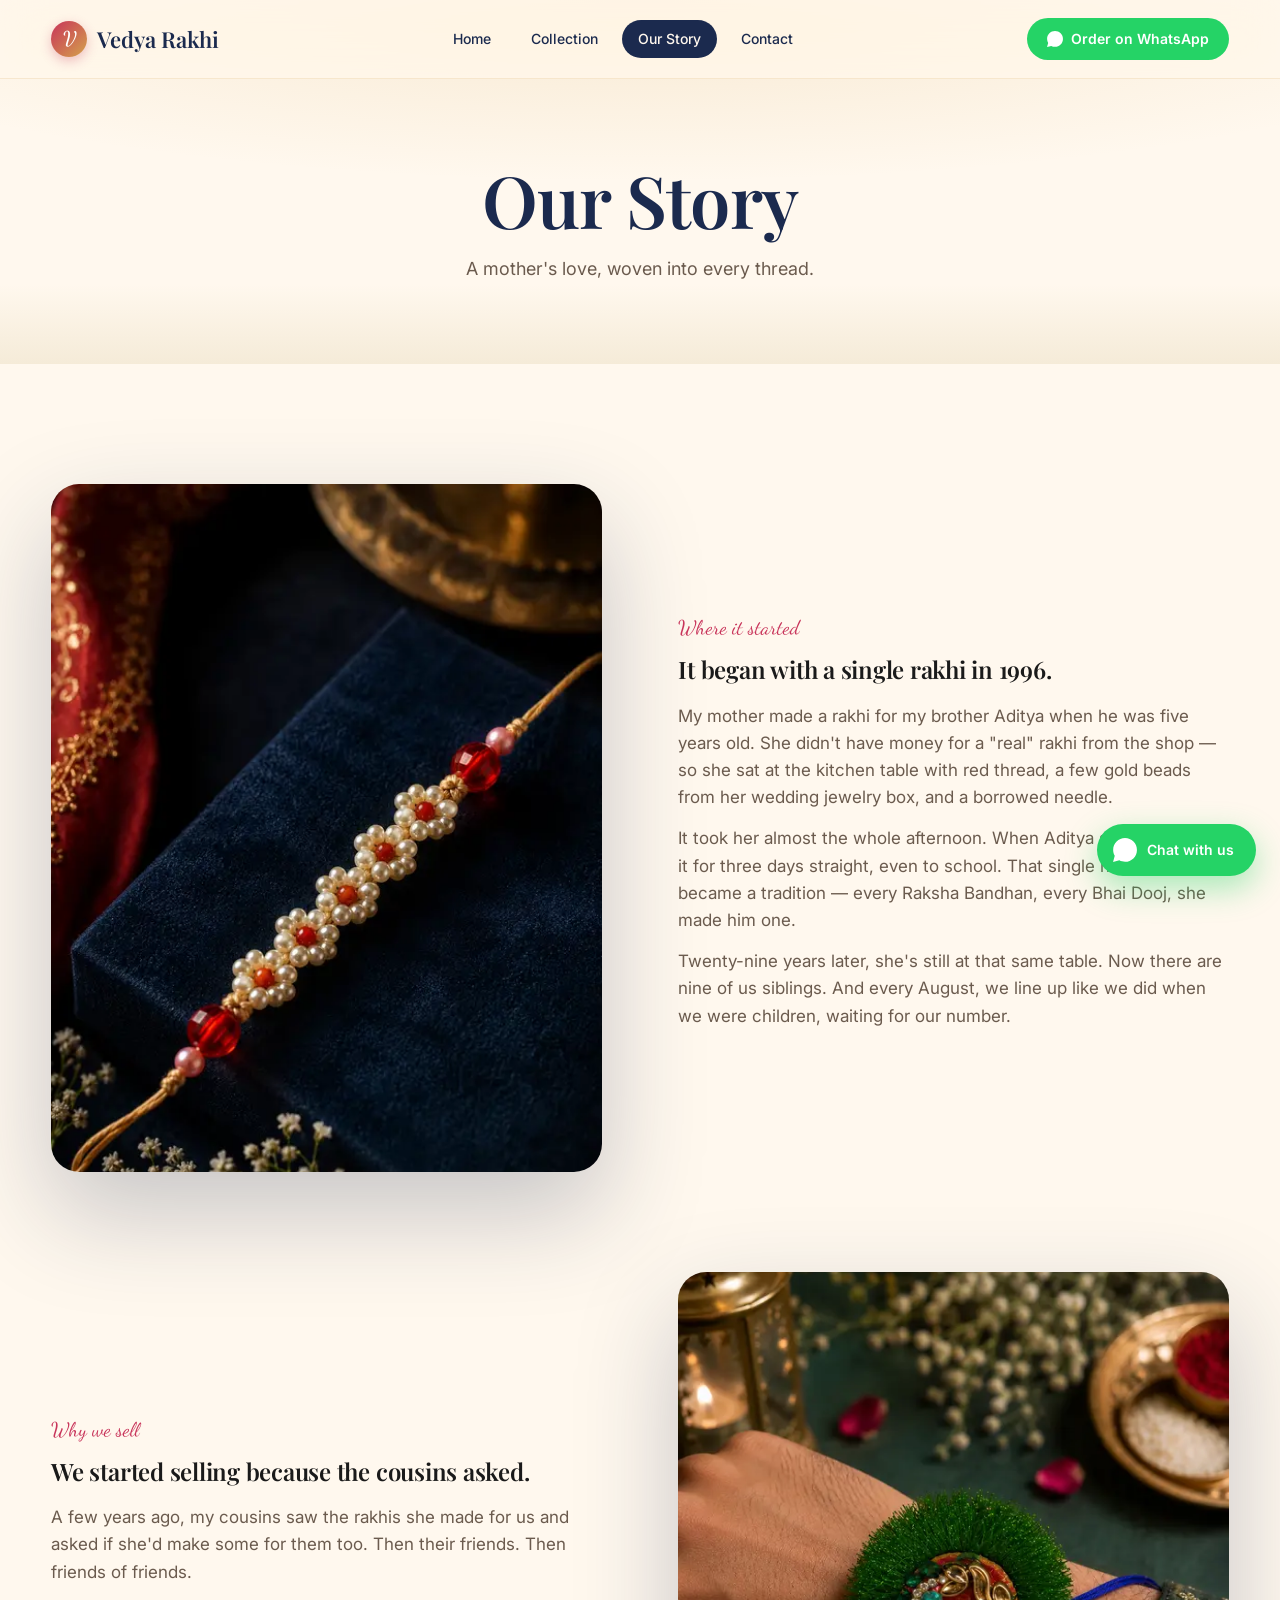
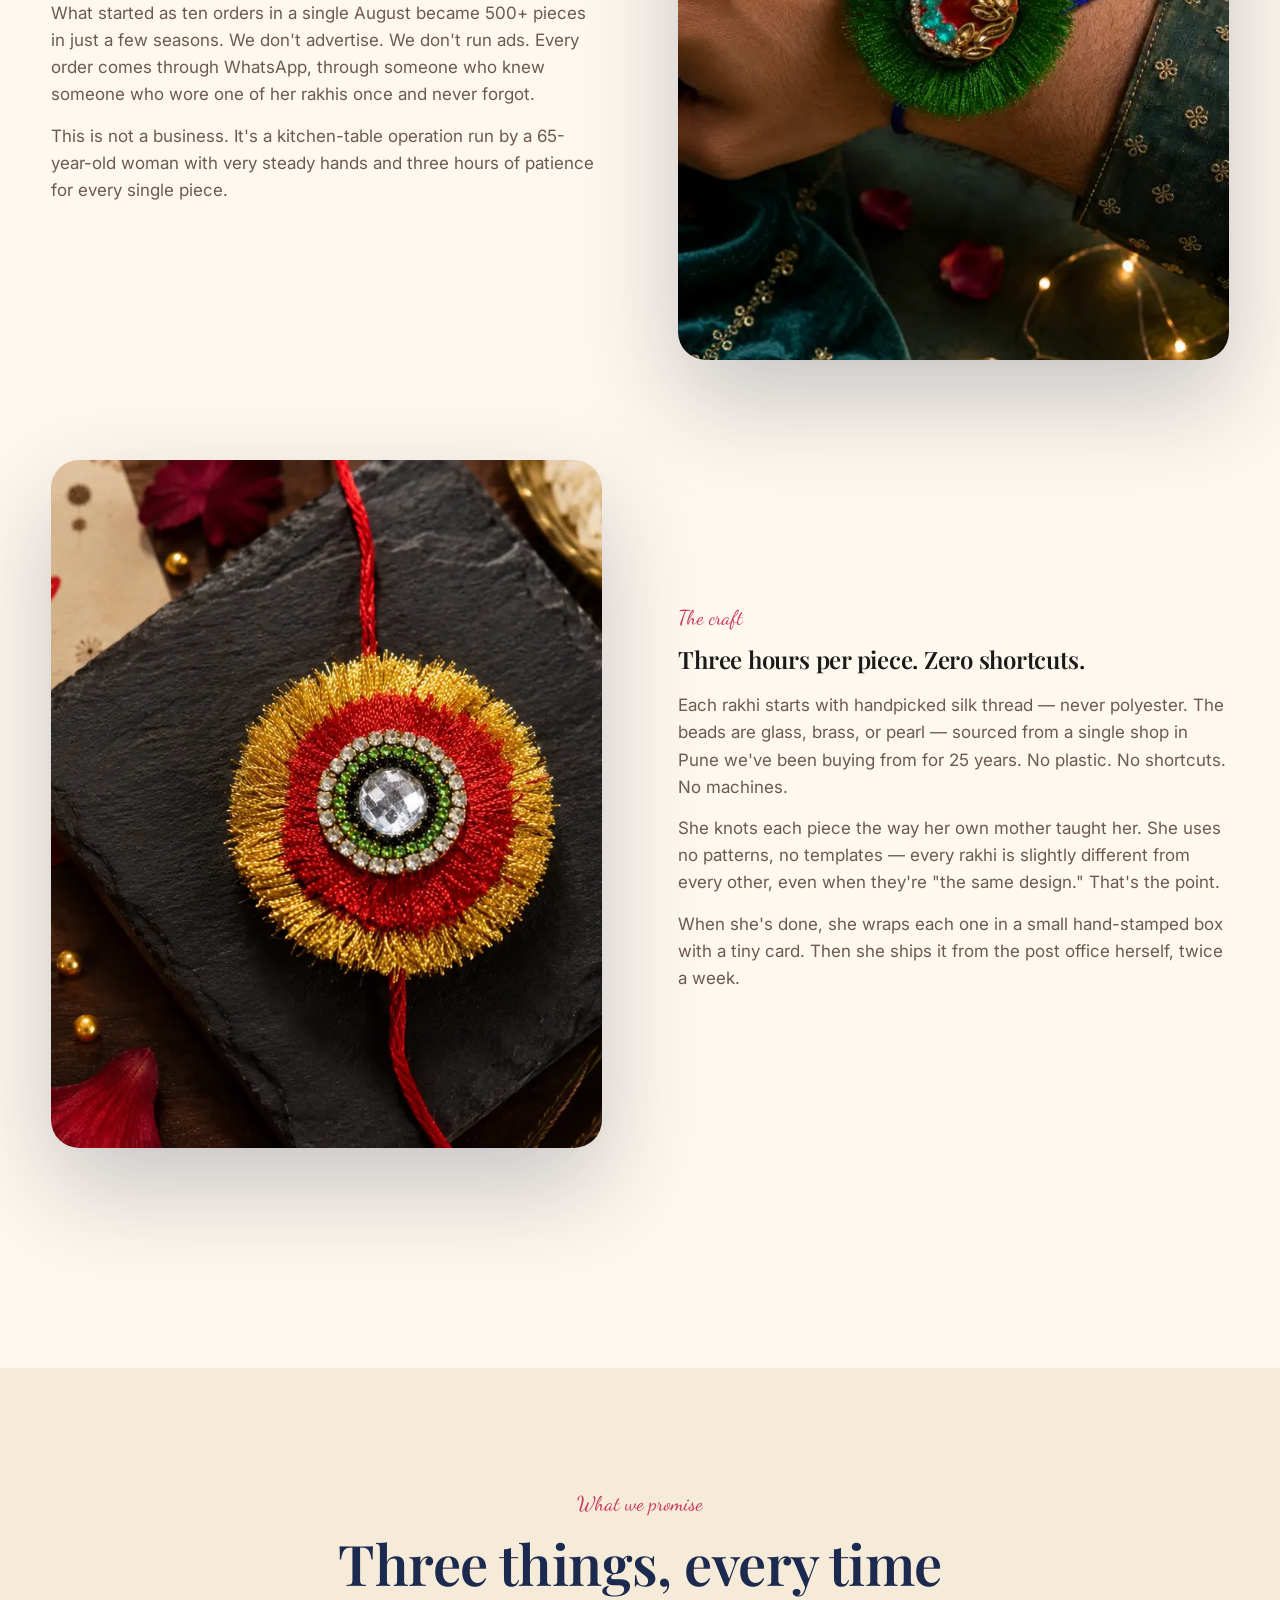
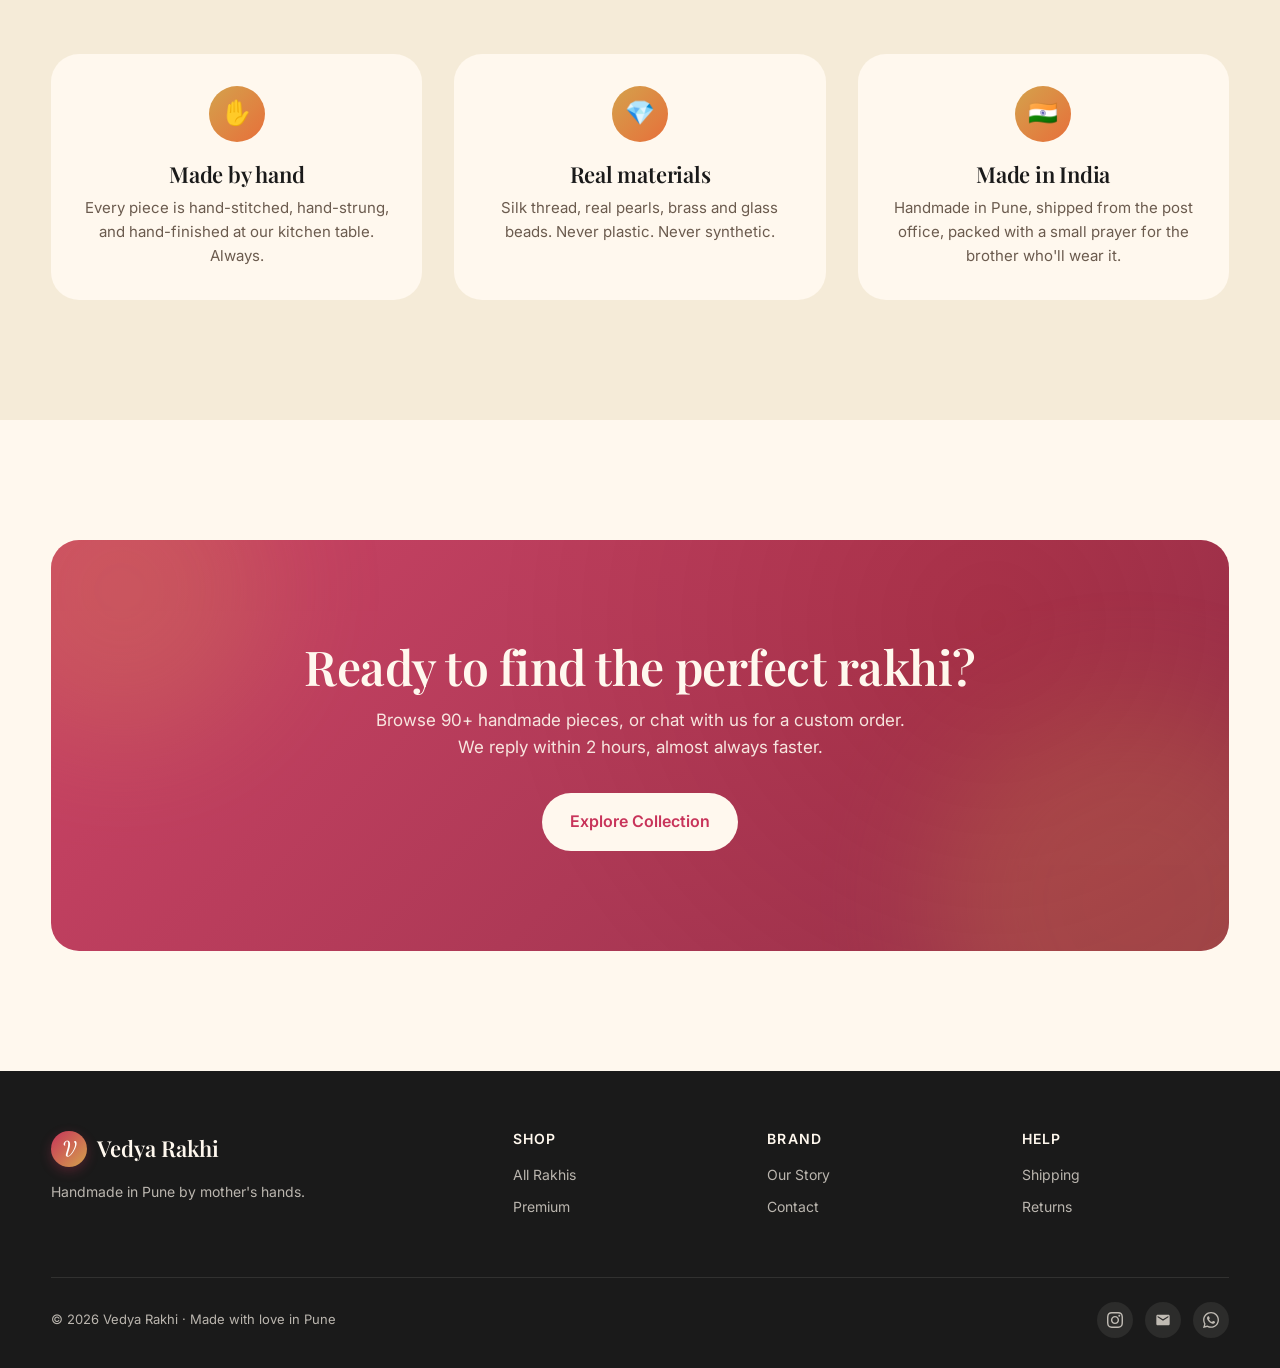
==== commit 9e698ddc: "Replace placeholders with real contact details (WhatsApp, Instagram, email)" ====
--- a/about.html
+++ b/about.html
@@ -21,7 +21,7 @@
         <a href="about.html" class="nav__link active">Our Story</a>
         <a href="contact.html" class="nav__link">Contact</a>
       </div>
-      <a href="https://wa.me/91XXXXXXXXXX" class="nav__cta" target="_blank" rel="noopener">
+      <a href="https://wa.me/919767066941" class="nav__cta" target="_blank" rel="noopener">
         <svg viewBox="0 0 24 24" width="16" height="16" fill="currentColor"><path d="M.057 24l1.687-6.163c-1.041-1.804-1.588-3.849-1.587-5.946.003-6.556 5.338-11.891 11.893-11.891 3.181.001 6.167 1.24 8.413 3.488 2.245 2.248 3.481 5.236 3.48 8.414-.003 6.557-5.338 11.892-11.893 11.892-1.99-.001-3.951-.5-5.688-1.448L.057 24z"/></svg>
         Order on WhatsApp
       </a>
@@ -136,11 +136,16 @@
       </div>
       <div class="footer__bottom">
         <span>© 2026 Vedya Rakhi · Made with love in Pune</span>
+        <div class="footer__socials">
+          <a href="https://instagram.com/vedyarakhi" target="_blank" rel="noopener" aria-label="Instagram"><svg width="16" height="16" viewBox="0 0 24 24" fill="currentColor"><path d="M12 2.163c3.204 0 3.584.012 4.85.07 3.252.148 4.771 1.691 4.919 4.919.058 1.265.069 1.645.069 4.849 0 3.205-.012 3.584-.069 4.849-.149 3.225-1.664 4.771-4.919 4.919-1.266.058-1.644.07-4.85.07-3.204 0-3.584-.012-4.849-.07-3.26-.149-4.771-1.699-4.919-4.92-.058-1.265-.07-1.644-.07-4.849 0-3.204.013-3.583.07-4.849.149-3.227 1.664-4.771 4.919-4.919 1.266-.057 1.645-.069 4.849-.069zm0-2.163c-3.259 0-3.667.014-4.947.072-4.358.2-6.78 2.618-6.98 6.98-.059 1.281-.073 1.689-.073 4.948 0 3.259.014 3.668.072 4.948.2 4.358 2.618 6.78 6.98 6.98 1.281.058 1.689.072 4.948.072 3.259 0 3.668-.014 4.948-.072 4.354-.2 6.782-2.618 6.979-6.98.059-1.28.073-1.689.073-4.948 0-3.259-.014-3.667-.072-4.947-.196-4.354-2.617-6.78-6.979-6.98-1.281-.059-1.69-.073-4.949-.073zm0 5.838c-3.403 0-6.162 2.759-6.162 6.162s2.759 6.163 6.162 6.163 6.162-2.759 6.162-6.163c0-3.403-2.759-6.162-6.162-6.162zm0 10.162c-2.209 0-4-1.79-4-4 0-2.209 1.791-4 4-4s4 1.791 4 4c0 2.21-1.791 4-4 4zm6.406-11.845c-.796 0-1.441.645-1.441 1.44s.645 1.44 1.441 1.44c.795 0 1.439-.645 1.439-1.44s-.644-1.44-1.439-1.44z"/></svg></a>
+          <a href="mailto:vedya.rakhi@gmail.com" aria-label="Email"><svg width="16" height="16" viewBox="0 0 24 24" fill="currentColor"><path d="M20 4H4c-1.1 0-1.99.9-1.99 2L2 18c0 1.1.9 2 2 2h16c1.1 0 2-.9 2-2V6c0-1.1-.9-2-2-2zm0 4l-8 5-8-5V6l8 5 8-5v2z"/></svg></a>
+          <a href="https://wa.me/919767066941" target="_blank" rel="noopener" aria-label="WhatsApp"><svg width="16" height="16" viewBox="0 0 24 24" fill="currentColor"><path d="M.057 24l1.687-6.163c-1.041-1.804-1.588-3.849-1.587-5.946.003-6.556 5.338-11.891 11.893-11.891 3.181.001 6.167 1.24 8.413 3.488 2.245 2.248 3.481 5.236 3.48 8.414-.003 6.557-5.338 11.892-11.893 11.892-1.99-.001-3.951-.5-5.688-1.448l-6.305 1.654zm6.597-3.807c1.676.995 3.276 1.591 5.392 1.592 5.448 0 9.886-4.434 9.889-9.885.002-5.462-4.415-9.89-9.881-9.892-5.452 0-9.887 4.434-9.889 9.884-.001 2.225.651 3.891 1.746 5.634l-.999 3.648 3.742-.981zm11.387-5.464c-.074-.124-.272-.198-.57-.347-.297-.149-1.758-.868-2.031-.967-.272-.099-.47-.149-.669.149-.198.297-.768.967-.941 1.165-.173.198-.347.223-.644.074-.297-.149-1.255-.462-2.39-1.475-.883-.788-1.48-1.761-1.653-2.059-.173-.297-.018-.458.13-.606.134-.133.297-.347.446-.521.151-.172.2-.296.3-.495.099-.198.05-.372-.025-.521-.075-.148-.669-1.611-.916-2.206-.242-.579-.487-.501-.669-.51l-.57-.01c-.198 0-.52.074-.792.372s-1.04 1.016-1.04 2.479 1.065 2.876 1.213 3.074c.149.198 2.095 3.2 5.076 4.487.709.306 1.263.489 1.694.626.712.226 1.36.194 1.872.118.571-.085 1.758-.719 2.006-1.413.248-.695.248-1.29.173-1.414z"/></svg></a>
+        </div>
       </div>
     </div>
   </footer>
 
-  <a href="https://wa.me/91XXXXXXXXXX" class="wa-float" target="_blank" rel="noopener" aria-label="Chat on WhatsApp">
+  <a href="https://wa.me/919767066941" class="wa-float" target="_blank" rel="noopener" aria-label="Chat on WhatsApp">
     <svg viewBox="0 0 24 24" fill="currentColor"><path d="M.057 24l1.687-6.163c-1.041-1.804-1.588-3.849-1.587-5.946.003-6.556 5.338-11.891 11.893-11.891 3.181.001 6.167 1.24 8.413 3.488 2.245 2.248 3.481 5.236 3.48 8.414-.003 6.557-5.338 11.892-11.893 11.892-1.99-.001-3.951-.5-5.688-1.448L.057 24z"/></svg>
     <span class="wa-float__label">Chat with us</span>
   </a>
